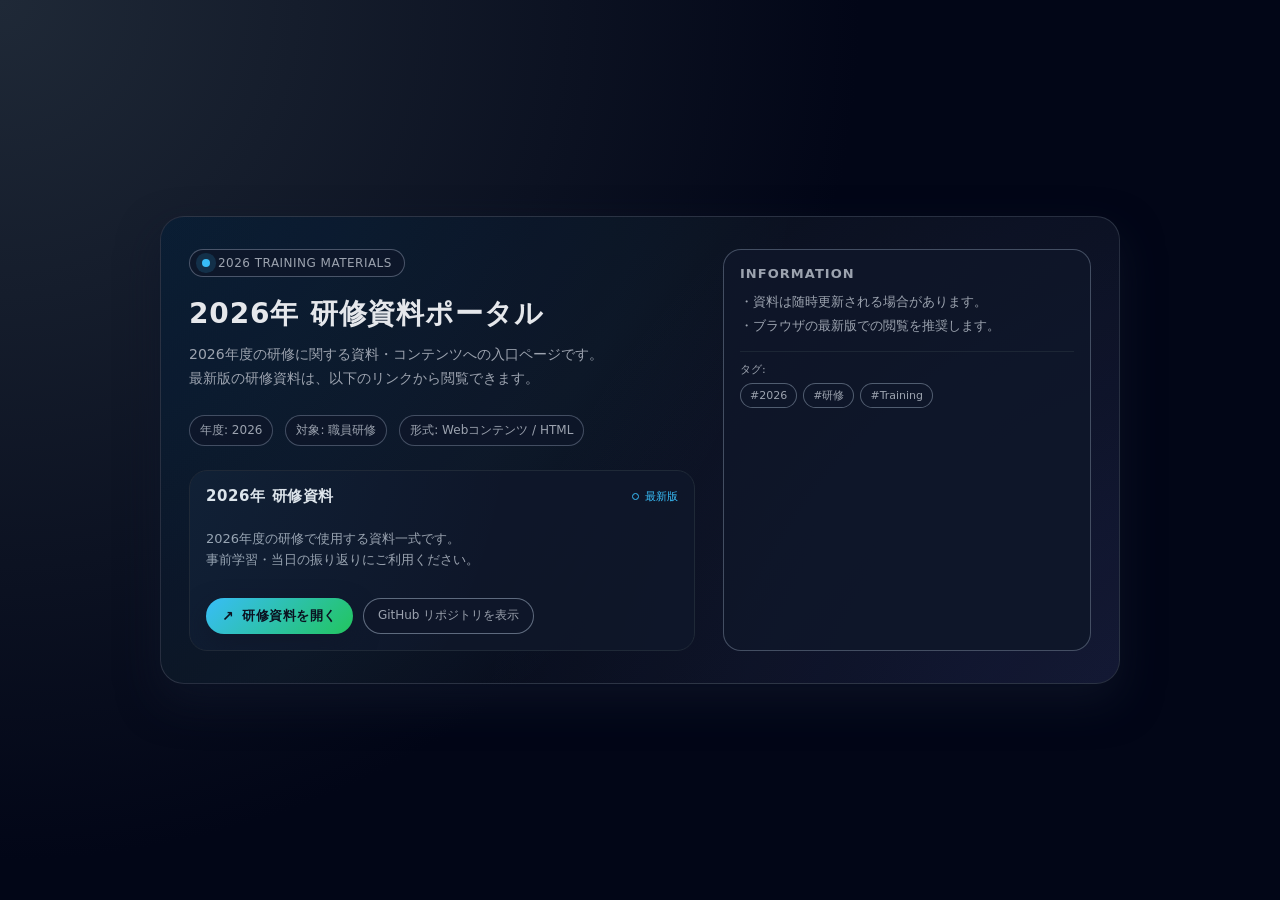
==== index.html @ 0ca6ccb0 "Create index.html" ====
<!DOCTYPE html>
<html lang="ja">
<head>
  <meta charset="UTF-8" />
  <title>2026年 研修資料ポータル</title>
  <meta name="viewport" content="width=device-width, initial-scale=1" />
  <style>
    :root {
      --bg: #0f172a;
      --card-bg: #111827;
      --accent: #38bdf8;
      --accent-soft: rgba(56, 189, 248, 0.15);
      --text-main: #e5e7eb;
      --text-muted: #9ca3af;
      --border-subtle: #1f2937;
      --shadow-soft: 0 18px 40px rgba(15, 23, 42, 0.65);
      --radius-lg: 18px;
    }

    * {
      box-sizing: border-box;
    }

    body {
      margin: 0;
      min-height: 100vh;
      font-family: system-ui, -apple-system, BlinkMacSystemFont, "Segoe UI",
        sans-serif;
      background: radial-gradient(circle at top left, #1f2937 0, #020617 55%);
      color: var(--text-main);
      display: flex;
      align-items: center;
      justify-content: center;
      padding: 32px 16px;
    }

    .shell {
      width: 100%;
      max-width: 960px;
      background: linear-gradient(135deg, #020617 0, #0b1120 40%, #020617 100%);
      border-radius: 24px;
      border: 1px solid rgba(148, 163, 184, 0.25);
      box-shadow: var(--shadow-soft);
      padding: 32px 28px;
      position: relative;
      overflow: hidden;
    }

    .shell::before {
      content: "";
      position: absolute;
      inset: -120px;
      background:
        radial-gradient(circle at 0% 0%, rgba(56, 189, 248, 0.18), transparent 55%),
        radial-gradient(circle at 100% 100%, rgba(129, 140, 248, 0.18), transparent 55%);
      opacity: 0.9;
      pointer-events: none;
      mix-blend-mode: screen;
    }

    .shell-inner {
      position: relative;
      z-index: 1;
      display: grid;
      grid-template-columns: minmax(0, 2.2fr) minmax(0, 1.6fr);
      gap: 28px;
    }

    @media (max-width: 768px) {
      .shell {
        padding: 24px 20px;
      }
      .shell-inner {
        grid-template-columns: minmax(0, 1fr);
        gap: 20px;
      }
    }

    .badge {
      display: inline-flex;
      align-items: center;
      gap: 8px;
      padding: 6px 12px;
      border-radius: 999px;
      background: rgba(15, 23, 42, 0.85);
      border: 1px solid rgba(148, 163, 184, 0.45);
      color: var(--text-muted);
      font-size: 12px;
      letter-spacing: 0.04em;
      text-transform: uppercase;
    }

    .badge-dot {
      width: 8px;
      height: 8px;
      border-radius: 999px;
      background: var(--accent);
      box-shadow: 0 0 0 6px var(--accent-soft);
    }

    h1 {
      margin: 18px 0 10px;
      font-size: 28px;
      letter-spacing: 0.03em;
    }

    .subtitle {
      margin: 0 0 24px;
      font-size: 14px;
      color: var(--text-muted);
      line-height: 1.7;
    }

    .meta-row {
      display: flex;
      flex-wrap: wrap;
      gap: 12px;
      margin-bottom: 24px;
      font-size: 12px;
      color: var(--text-muted);
    }

    .meta-pill {
      padding: 6px 10px;
      border-radius: 999px;
      border: 1px solid rgba(148, 163, 184, 0.4);
      background: rgba(15, 23, 42, 0.85);
    }

    .link-card {
      border-radius: var(--radius-lg);
      background: rgba(15, 23, 42, 0.9);
      border: 1px solid var(--border-subtle);
      padding: 16px 16px;
      display: flex;
      flex-direction: column;
      gap: 10px;
      position: relative;
      overflow: hidden;
    }

    .link-card::before {
      content: "";
      position: absolute;
      inset: -40%;
      background: radial-gradient(circle at 0 0, var(--accent-soft), transparent 55%);
      opacity: 0.7;
      pointer-events: none;
    }

    .link-card-header {
      display: flex;
      align-items: center;
      justify-content: space-between;
      gap: 12px;
    }

    .link-title {
      font-size: 15px;
      font-weight: 600;
      letter-spacing: 0.04em;
      text-transform: uppercase;
    }

    .link-status {
      font-size: 11px;
      color: var(--accent);
      display: inline-flex;
      align-items: center;
      gap: 6px;
    }

    .link-status-dot {
      width: 7px;
      height: 7px;
      border-radius: 999px;
      border: 1px solid var(--accent);
    }

    .link-desc {
      font-size: 13px;
      color: var(--text-muted);
      line-height: 1.6;
    }

    .link-actions {
      display: flex;
      flex-wrap: wrap;
      gap: 10px;
      margin-top: 4px;
    }

    .btn-primary {
      position: relative;
      z-index: 1;
      padding: 9px 16px;
      border-radius: 999px;
      border: none;
      background: linear-gradient(135deg, #38bdf8, #22c55e);
      color: #0b1120;
      font-size: 13px;
      font-weight: 600;
      letter-spacing: 0.04em;
      text-transform: uppercase;
      cursor: pointer;
      display: inline-flex;
      align-items: center;
      gap: 8px;
      box-shadow: 0 10px 25px rgba(15, 23, 42, 0.7);
      text-decoration: none;
    }

    .btn-primary span.icon {
      font-size: 14px;
    }

    .btn-secondary {
      position: relative;
      z-index: 1;
      padding: 8px 14px;
      border-radius: 999px;
      border: 1px solid rgba(148, 163, 184, 0.6);
      background: rgba(15, 23, 42, 0.9);
      color: var(--text-muted);
      font-size: 12px;
      cursor: pointer;
      text-decoration: none;
    }

    .side-card {
      border-radius: var(--radius-lg);
      background: rgba(15, 23, 42, 0.9);
      border: 1px solid rgba(148, 163, 184, 0.4);
      padding: 16px 16px;
      display: flex;
      flex-direction: column;
      gap: 12px;
    }

    .side-title {
      font-size: 13px;
      font-weight: 600;
      letter-spacing: 0.08em;
      text-transform: uppercase;
      color: var(--text-muted);
    }

    .side-list {
      list-style: none;
      padding: 0;
      margin: 0;
      font-size: 13px;
      color: var(--text-muted);
    }

    .side-list li + li {
      margin-top: 6px;
    }

    .side-tag {
      display: inline-flex;
      align-items: center;
      gap: 6px;
      padding: 4px 9px;
      border-radius: 999px;
      background: rgba(15, 23, 42, 0.9);
      border: 1px solid rgba(148, 163, 184, 0.5);
      font-size: 11px;
      color: var(--text-muted);
    }

    .side-footer {
      font-size: 11px;
      color: var(--text-muted);
      border-top: 1px solid rgba(31, 41, 55, 0.9);
      padding-top: 10px;
      margin-top: 4px;
    }
  </style>
</head>
<body>
  <main class="shell">
    <div class="shell-inner">
      <!-- 左側：メインコンテンツ -->
      <section>
        <div class="badge">
          <span class="badge-dot"></span>
          <span>2026 Training Materials</span>
        </div>

        <h1>2026年 研修資料ポータル</h1>
        <p class="subtitle">
          2026年度の研修に関する資料・コンテンツへの入口ページです。<br />
          最新版の研修資料は、以下のリンクから閲覧できます。
        </p>

        <div class="meta-row">
          <span class="meta-pill">年度: 2026</span>
          <span class="meta-pill">対象: 職員研修</span>
          <span class="meta-pill">形式: Webコンテンツ / HTML</span>
        </div>

        <article class="link-card">
          <header class="link-card-header">
            <div class="link-title">2026年 研修資料</div>
            <div class="link-status">
              <span class="link-status-dot"></span>
              <span>最新版</span>
            </div>
          </header>

          <p class="link-desc">
            2026年度の研修で使用する資料一式です。<br />
            事前学習・当日の振り返りにご利用ください。
          </p>

          <div class="link-actions">
            <!-- ★ここを実際のHTMLファイルのパスに変更してください -->
            <a href="2026/training.html" class="btn-primary">
              <span class="icon">↗</span>
              <span>研修資料を開く</span>
            </a>

            <a href="https://github.com/ginmokuseiyakuendai/trainging_materials"
               class="btn-secondary" target="_blank" rel="noopener">
              GitHub リポジトリを表示
            </a>
          </div>
        </article>
      </section>

      <!-- 右側：補足情報 -->
      <aside class="side-card">
        <div class="side-title">Information</div>

        <ul class="side-list">
          <li>・資料は随時更新される場合があります。</li>
          <li>・ブラウザの最新版での閲覧を推奨します。</li>
        </ul>

        <div class="side-footer">
          <div style="margin-bottom: 6px;">タグ:</div>
          <div style="display: flex; flex-wrap: wrap; gap: 6px;">
            <span class="side-tag">#2026</span>
            <span class="side-tag">#研修</span>
            <span class="side-tag">#Training</span>
          </div>
        </div>
      </aside>
    </div>
  </main>
</body>
</html>
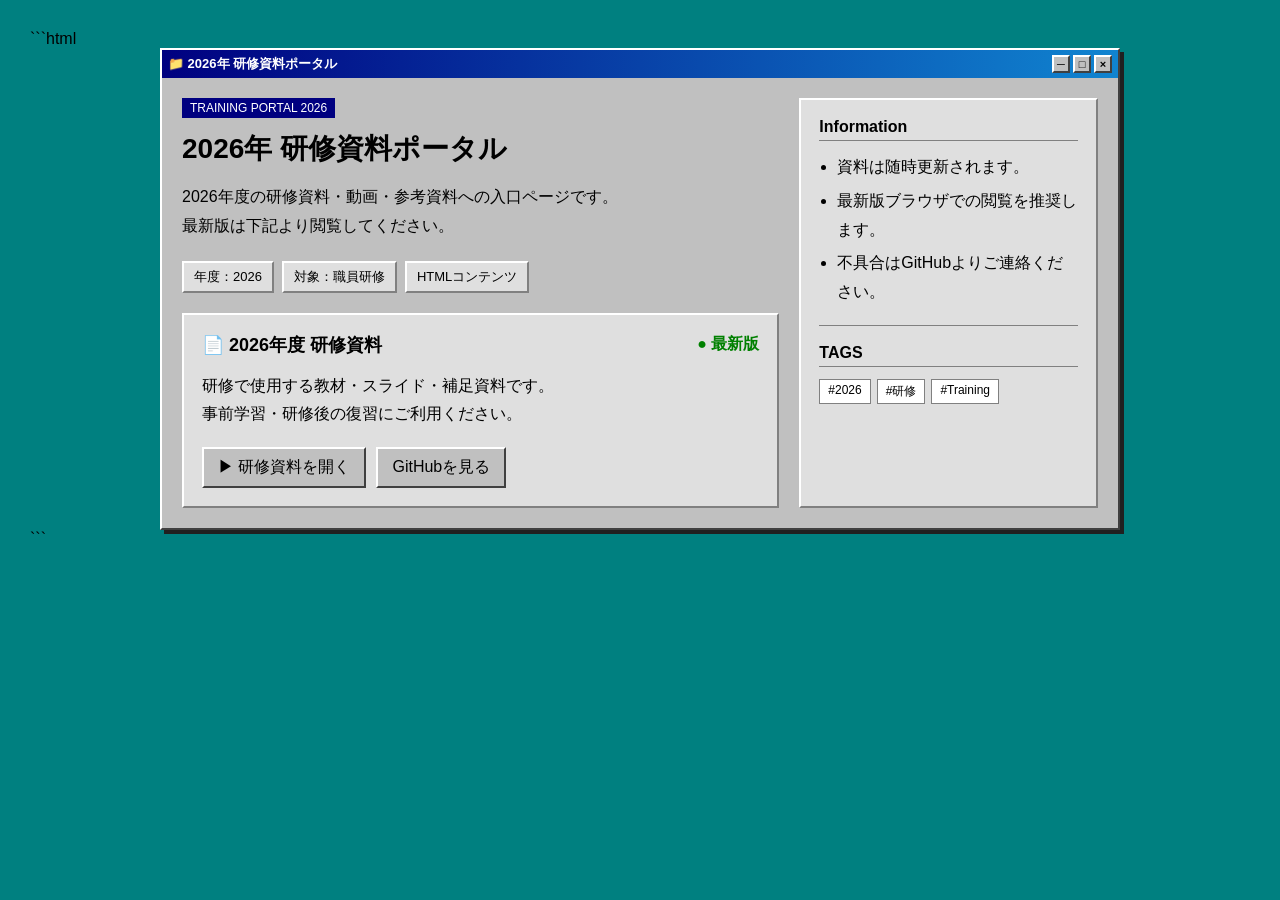
==== commit 0c16baa3: "Update index.html" ====
--- a/index.html
+++ b/index.html
@@ -1,353 +1,383 @@
+```html
 <!DOCTYPE html>
 <html lang="ja">
 <head>
-  <meta charset="UTF-8" />
-  <title>2026年 研修資料ポータル</title>
-  <meta name="viewport" content="width=device-width, initial-scale=1" />
-  <style>
-    :root {
-      --bg: #0f172a;
-      --card-bg: #111827;
-      --accent: #38bdf8;
-      --accent-soft: rgba(56, 189, 248, 0.15);
-      --text-main: #e5e7eb;
-      --text-muted: #9ca3af;
-      --border-subtle: #1f2937;
-      --shadow-soft: 0 18px 40px rgba(15, 23, 42, 0.65);
-      --radius-lg: 18px;
-    }
-
-    * {
-      box-sizing: border-box;
-    }
-
-    body {
-      margin: 0;
-      min-height: 100vh;
-      font-family: system-ui, -apple-system, BlinkMacSystemFont, "Segoe UI",
-        sans-serif;
-      background: radial-gradient(circle at top left, #1f2937 0, #020617 55%);
-      color: var(--text-main);
-      display: flex;
-      align-items: center;
-      justify-content: center;
-      padding: 32px 16px;
-    }
-
-    .shell {
-      width: 100%;
-      max-width: 960px;
-      background: linear-gradient(135deg, #020617 0, #0b1120 40%, #020617 100%);
-      border-radius: 24px;
-      border: 1px solid rgba(148, 163, 184, 0.25);
-      box-shadow: var(--shadow-soft);
-      padding: 32px 28px;
-      position: relative;
-      overflow: hidden;
-    }
-
-    .shell::before {
-      content: "";
-      position: absolute;
-      inset: -120px;
-      background:
-        radial-gradient(circle at 0% 0%, rgba(56, 189, 248, 0.18), transparent 55%),
-        radial-gradient(circle at 100% 100%, rgba(129, 140, 248, 0.18), transparent 55%);
-      opacity: 0.9;
-      pointer-events: none;
-      mix-blend-mode: screen;
-    }
-
-    .shell-inner {
-      position: relative;
-      z-index: 1;
-      display: grid;
-      grid-template-columns: minmax(0, 2.2fr) minmax(0, 1.6fr);
-      gap: 28px;
-    }
-
-    @media (max-width: 768px) {
-      .shell {
-        padding: 24px 20px;
-      }
-      .shell-inner {
-        grid-template-columns: minmax(0, 1fr);
-        gap: 20px;
-      }
-    }
-
-    .badge {
-      display: inline-flex;
-      align-items: center;
-      gap: 8px;
-      padding: 6px 12px;
-      border-radius: 999px;
-      background: rgba(15, 23, 42, 0.85);
-      border: 1px solid rgba(148, 163, 184, 0.45);
-      color: var(--text-muted);
-      font-size: 12px;
-      letter-spacing: 0.04em;
-      text-transform: uppercase;
-    }
-
-    .badge-dot {
-      width: 8px;
-      height: 8px;
-      border-radius: 999px;
-      background: var(--accent);
-      box-shadow: 0 0 0 6px var(--accent-soft);
-    }
-
-    h1 {
-      margin: 18px 0 10px;
-      font-size: 28px;
-      letter-spacing: 0.03em;
-    }
-
-    .subtitle {
-      margin: 0 0 24px;
-      font-size: 14px;
-      color: var(--text-muted);
-      line-height: 1.7;
-    }
-
-    .meta-row {
-      display: flex;
-      flex-wrap: wrap;
-      gap: 12px;
-      margin-bottom: 24px;
-      font-size: 12px;
-      color: var(--text-muted);
-    }
-
-    .meta-pill {
-      padding: 6px 10px;
-      border-radius: 999px;
-      border: 1px solid rgba(148, 163, 184, 0.4);
-      background: rgba(15, 23, 42, 0.85);
-    }
-
-    .link-card {
-      border-radius: var(--radius-lg);
-      background: rgba(15, 23, 42, 0.9);
-      border: 1px solid var(--border-subtle);
-      padding: 16px 16px;
-      display: flex;
-      flex-direction: column;
-      gap: 10px;
-      position: relative;
-      overflow: hidden;
-    }
-
-    .link-card::before {
-      content: "";
-      position: absolute;
-      inset: -40%;
-      background: radial-gradient(circle at 0 0, var(--accent-soft), transparent 55%);
-      opacity: 0.7;
-      pointer-events: none;
-    }
-
-    .link-card-header {
-      display: flex;
-      align-items: center;
-      justify-content: space-between;
-      gap: 12px;
-    }
-
-    .link-title {
-      font-size: 15px;
-      font-weight: 600;
-      letter-spacing: 0.04em;
-      text-transform: uppercase;
-    }
-
-    .link-status {
-      font-size: 11px;
-      color: var(--accent);
-      display: inline-flex;
-      align-items: center;
-      gap: 6px;
-    }
-
-    .link-status-dot {
-      width: 7px;
-      height: 7px;
-      border-radius: 999px;
-      border: 1px solid var(--accent);
-    }
-
-    .link-desc {
-      font-size: 13px;
-      color: var(--text-muted);
-      line-height: 1.6;
-    }
-
-    .link-actions {
-      display: flex;
-      flex-wrap: wrap;
-      gap: 10px;
-      margin-top: 4px;
-    }
-
-    .btn-primary {
-      position: relative;
-      z-index: 1;
-      padding: 9px 16px;
-      border-radius: 999px;
-      border: none;
-      background: linear-gradient(135deg, #38bdf8, #22c55e);
-      color: #0b1120;
-      font-size: 13px;
-      font-weight: 600;
-      letter-spacing: 0.04em;
-      text-transform: uppercase;
-      cursor: pointer;
-      display: inline-flex;
-      align-items: center;
-      gap: 8px;
-      box-shadow: 0 10px 25px rgba(15, 23, 42, 0.7);
-      text-decoration: none;
-    }
-
-    .btn-primary span.icon {
-      font-size: 14px;
-    }
-
-    .btn-secondary {
-      position: relative;
-      z-index: 1;
-      padding: 8px 14px;
-      border-radius: 999px;
-      border: 1px solid rgba(148, 163, 184, 0.6);
-      background: rgba(15, 23, 42, 0.9);
-      color: var(--text-muted);
-      font-size: 12px;
-      cursor: pointer;
-      text-decoration: none;
-    }
-
-    .side-card {
-      border-radius: var(--radius-lg);
-      background: rgba(15, 23, 42, 0.9);
-      border: 1px solid rgba(148, 163, 184, 0.4);
-      padding: 16px 16px;
-      display: flex;
-      flex-direction: column;
-      gap: 12px;
-    }
-
-    .side-title {
-      font-size: 13px;
-      font-weight: 600;
-      letter-spacing: 0.08em;
-      text-transform: uppercase;
-      color: var(--text-muted);
-    }
-
-    .side-list {
-      list-style: none;
-      padding: 0;
-      margin: 0;
-      font-size: 13px;
-      color: var(--text-muted);
-    }
-
-    .side-list li + li {
-      margin-top: 6px;
-    }
-
-    .side-tag {
-      display: inline-flex;
-      align-items: center;
-      gap: 6px;
-      padding: 4px 9px;
-      border-radius: 999px;
-      background: rgba(15, 23, 42, 0.9);
-      border: 1px solid rgba(148, 163, 184, 0.5);
-      font-size: 11px;
-      color: var(--text-muted);
-    }
-
-    .side-footer {
-      font-size: 11px;
-      color: var(--text-muted);
-      border-top: 1px solid rgba(31, 41, 55, 0.9);
-      padding-top: 10px;
-      margin-top: 4px;
-    }
-  </style>
+<meta charset="UTF-8">
+<meta name="viewport" content="width=device-width, initial-scale=1.0">
+<title>2026年 研修資料ポータル</title>
+
+<style>
+*{
+    margin:0;
+    padding:0;
+    box-sizing:border-box;
+}
+
+body{
+    background:#008080;
+    font-family:"MS UI Gothic","MS PGothic",Tahoma,sans-serif;
+    padding:30px;
+    color:#000;
+}
+
+/* ===== Window ===== */
+
+.window{
+    max-width:960px;
+    margin:auto;
+    background:#c0c0c0;
+
+    border-top:2px solid #fff;
+    border-left:2px solid #fff;
+    border-right:2px solid #404040;
+    border-bottom:2px solid #404040;
+
+    box-shadow:4px 4px #202020;
+}
+
+.title-bar{
+    height:28px;
+
+    display:flex;
+    justify-content:space-between;
+    align-items:center;
+
+    padding:0 6px;
+
+    background:linear-gradient(to right,#000080,#1084d0);
+
+    color:#fff;
+    font-size:13px;
+    font-weight:bold;
+}
+
+.window-buttons{
+    display:flex;
+    gap:3px;
+}
+
+.window-buttons span{
+    width:18px;
+    height:18px;
+
+    display:flex;
+    justify-content:center;
+    align-items:center;
+
+    background:#c0c0c0;
+    color:#000;
+
+    border-top:2px solid #fff;
+    border-left:2px solid #fff;
+    border-right:2px solid #404040;
+    border-bottom:2px solid #404040;
+
+    font-size:11px;
+}
+
+.window-body{
+    display:grid;
+    grid-template-columns:2fr 1fr;
+    gap:20px;
+    padding:20px;
+}
+
+@media(max-width:768px){
+
+.window-body{
+    grid-template-columns:1fr;
+}
+
+}
+
+/* ===== Main ===== */
+
+.badge{
+    display:inline-block;
+    background:#000080;
+    color:#fff;
+    padding:3px 8px;
+    font-size:12px;
+    margin-bottom:12px;
+}
+
+h1{
+    margin-bottom:15px;
+    font-size:28px;
+}
+
+.subtitle{
+    line-height:1.8;
+    margin-bottom:20px;
+}
+
+.meta-row{
+    display:flex;
+    flex-wrap:wrap;
+    gap:8px;
+    margin-bottom:20px;
+}
+
+.meta-pill{
+    padding:5px 10px;
+    background:#dfdfdf;
+
+    border-top:2px solid #fff;
+    border-left:2px solid #fff;
+    border-right:2px solid #808080;
+    border-bottom:2px solid #808080;
+
+    font-size:13px;
+}
+
+.link-card{
+    background:#dfdfdf;
+    padding:18px;
+
+    border-top:2px solid #fff;
+    border-left:2px solid #fff;
+    border-right:2px solid #808080;
+    border-bottom:2px solid #808080;
+}
+
+.link-card-header{
+    display:flex;
+    justify-content:space-between;
+    align-items:center;
+    margin-bottom:15px;
+}
+
+.link-title{
+    font-size:18px;
+    font-weight:bold;
+}
+
+.link-status{
+    color:#008000;
+    font-weight:bold;
+}
+
+.link-desc{
+    line-height:1.8;
+    margin-bottom:18px;
+}
+
+.link-actions{
+    display:flex;
+    flex-wrap:wrap;
+    gap:10px;
+}
+
+.btn-primary,
+.btn-secondary{
+
+    display:inline-block;
+
+    text-decoration:none;
+    color:#000;
+
+    padding:8px 14px;
+
+    background:#c0c0c0;
+
+    border-top:2px solid #fff;
+    border-left:2px solid #fff;
+    border-right:2px solid #404040;
+    border-bottom:2px solid #404040;
+}
+
+.btn-primary:hover,
+.btn-secondary:hover{
+    background:#dcdcdc;
+}
+
+.btn-primary:active,
+.btn-secondary:active{
+
+    border-top:2px solid #404040;
+    border-left:2px solid #404040;
+    border-right:2px solid #fff;
+    border-bottom:2px solid #fff;
+
+}
+
+/* ===== Sidebar ===== */
+
+.side-card{
+    background:#dfdfdf;
+    padding:18px;
+
+    border-top:2px solid #fff;
+    border-left:2px solid #fff;
+    border-right:2px solid #808080;
+    border-bottom:2px solid #808080;
+}
+
+.side-title{
+    font-weight:bold;
+    margin-bottom:12px;
+    border-bottom:1px solid #808080;
+    padding-bottom:4px;
+}
+
+.side-list{
+    margin-left:18px;
+    line-height:1.8;
+}
+
+.side-list li{
+    margin-bottom:5px;
+}
+
+hr{
+    margin:18px 0;
+    border:none;
+    border-top:1px solid #808080;
+}
+
+.tag-area{
+    display:flex;
+    flex-wrap:wrap;
+    gap:6px;
+}
+
+.side-tag{
+    padding:3px 8px;
+    background:#fff;
+    border:1px solid #808080;
+    font-size:12px;
+}
+</style>
+
 </head>
+
 <body>
-  <main class="shell">
-    <div class="shell-inner">
-      <!-- 左側：メインコンテンツ -->
-      <section>
-        <div class="badge">
-          <span class="badge-dot"></span>
-          <span>2026 Training Materials</span>
+
+<div class="window">
+
+    <div class="title-bar">
+
+        <span>📁 2026年 研修資料ポータル</span>
+
+        <div class="window-buttons">
+            <span>─</span>
+            <span>□</span>
+            <span>×</span>
         </div>
 
-        <h1>2026年 研修資料ポータル</h1>
-        <p class="subtitle">
-          2026年度の研修に関する資料・コンテンツへの入口ページです。<br />
-          最新版の研修資料は、以下のリンクから閲覧できます。
-        </p>
-
-        <div class="meta-row">
-          <span class="meta-pill">年度: 2026</span>
-          <span class="meta-pill">対象: 職員研修</span>
-          <span class="meta-pill">形式: Webコンテンツ / HTML</span>
-        </div>
-
-        <article class="link-card">
-          <header class="link-card-header">
-            <div class="link-title">2026年 研修資料</div>
-            <div class="link-status">
-              <span class="link-status-dot"></span>
-              <span>最新版</span>
-            </div>
-          </header>
-
-          <p class="link-desc">
-            2026年度の研修で使用する資料一式です。<br />
-            事前学習・当日の振り返りにご利用ください。
-          </p>
-
-          <div class="link-actions">
-            <!-- ★ここを実際のHTMLファイルのパスに変更してください -->
-            <a href="2026/training.html" class="btn-primary">
-              <span class="icon">↗</span>
-              <span>研修資料を開く</span>
-            </a>
-
-            <a href="https://github.com/ginmokuseiyakuendai/trainging_materials"
-               class="btn-secondary" target="_blank" rel="noopener">
-              GitHub リポジトリを表示
-            </a>
-          </div>
-        </article>
-      </section>
-
-      <!-- 右側：補足情報 -->
-      <aside class="side-card">
-        <div class="side-title">Information</div>
-
-        <ul class="side-list">
-          <li>・資料は随時更新される場合があります。</li>
-          <li>・ブラウザの最新版での閲覧を推奨します。</li>
-        </ul>
-
-        <div class="side-footer">
-          <div style="margin-bottom: 6px;">タグ:</div>
-          <div style="display: flex; flex-wrap: wrap; gap: 6px;">
-            <span class="side-tag">#2026</span>
-            <span class="side-tag">#研修</span>
-            <span class="side-tag">#Training</span>
-          </div>
-        </div>
-      </aside>
     </div>
-  </main>
+
+    <div class="window-body">
+
+        <section>
+
+            <div class="badge">
+                TRAINING PORTAL 2026
+            </div>
+
+            <h1>2026年 研修資料ポータル</h1>
+
+            <p class="subtitle">
+                2026年度の研修資料・動画・参考資料への入口ページです。<br>
+                最新版は下記より閲覧してください。
+            </p>
+
+            <div class="meta-row">
+
+                <div class="meta-pill">
+                    年度：2026
+                </div>
+
+                <div class="meta-pill">
+                    対象：職員研修
+                </div>
+
+                <div class="meta-pill">
+                    HTMLコンテンツ
+                </div>
+
+            </div>
+
+            <div class="link-card">
+
+                <div class="link-card-header">
+
+                    <div class="link-title">
+                        📄 2026年度 研修資料
+                    </div>
+
+                    <div class="link-status">
+                        ● 最新版
+                    </div>
+
+                </div>
+
+                <div class="link-desc">
+                    研修で使用する教材・スライド・補足資料です。<br>
+                    事前学習・研修後の復習にご利用ください。
+                </div>
+
+                <div class="link-actions">
+
+                    <a
+                        href="2026/training.html"
+                        class="btn-primary">
+                        ▶ 研修資料を開く
+                    </a>
+
+                    <a
+                        href="https://github.com/ginmokuseiyakuendai/trainging_materials"
+                        target="_blank"
+                        class="btn-secondary">
+                        GitHubを見る
+                    </a>
+
+                </div>
+
+            </div>
+
+        </section>
+
+        <aside class="side-card">
+
+            <div class="side-title">
+                Information
+            </div>
+
+            <ul class="side-list">
+                <li>資料は随時更新されます。</li>
+                <li>最新版ブラウザでの閲覧を推奨します。</li>
+                <li>不具合はGitHubよりご連絡ください。</li>
+            </ul>
+
+            <hr>
+
+            <div class="side-title">
+                TAGS
+            </div>
+
+            <div class="tag-area">
+
+                <span class="side-tag">
+                    #2026
+                </span>
+
+                <span class="side-tag">
+                    #研修
+                </span>
+
+                <span class="side-tag">
+                    #Training
+                </span>
+
+            </div>
+
+        </aside>
+
+    </div>
+
+</div>
+
 </body>
 </html>
+```
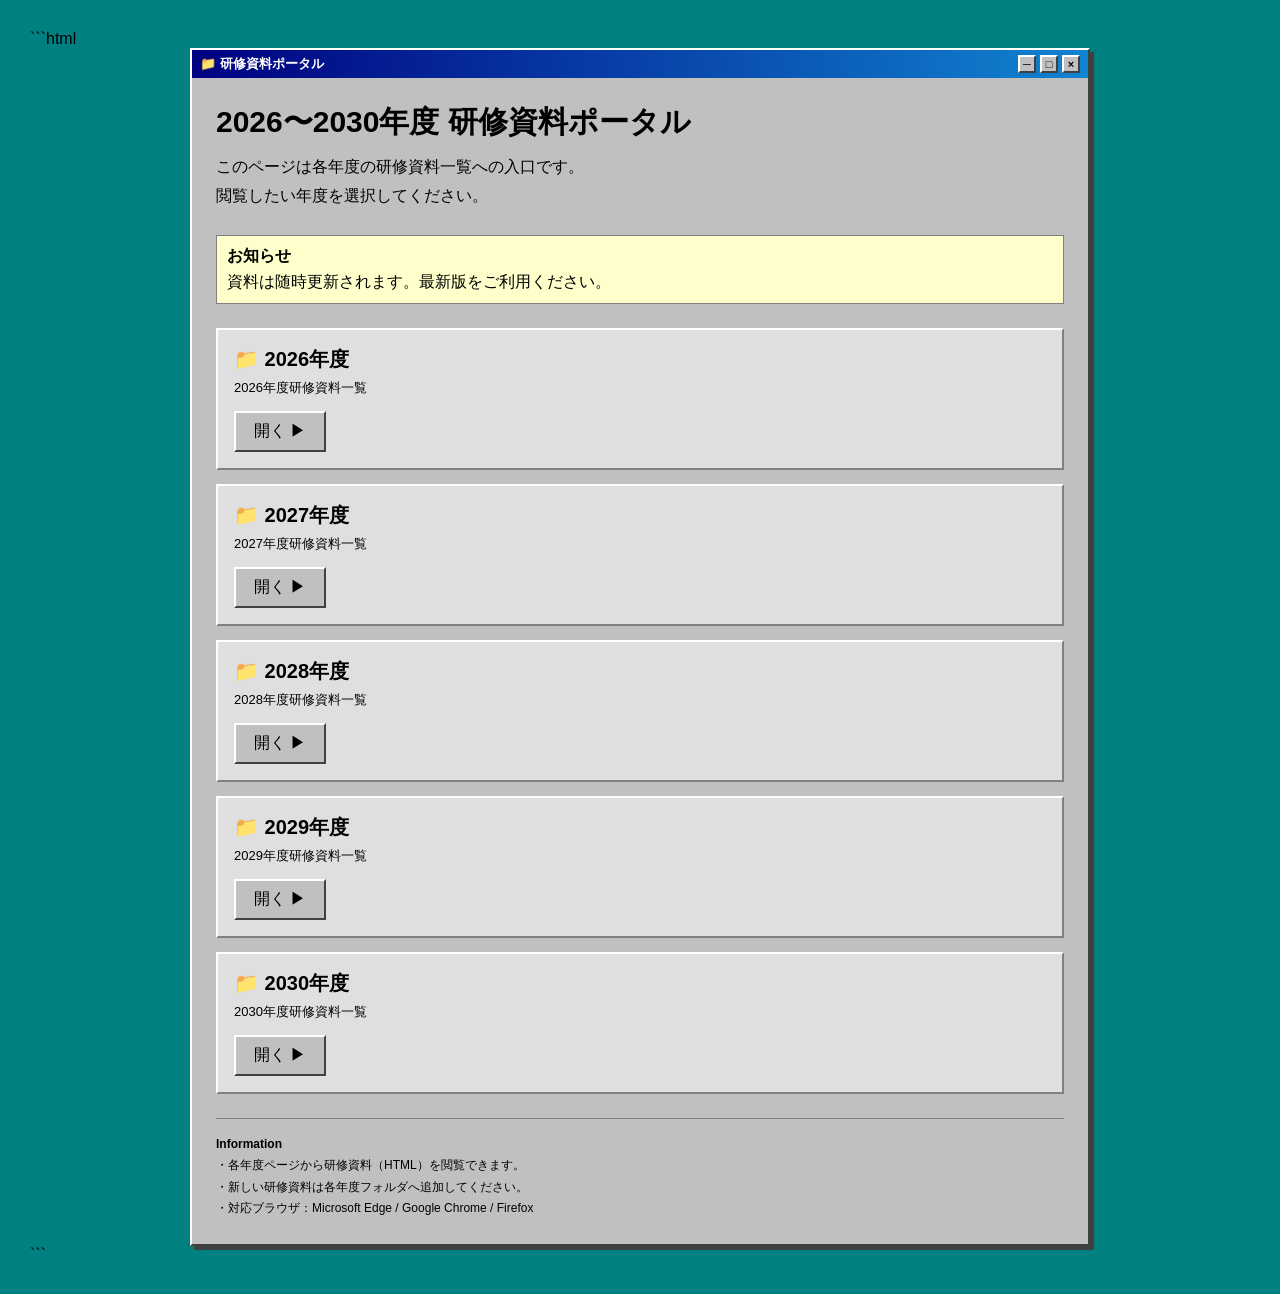
==== commit d07d6c1f: "Update index.html" ====
--- a/index.html
+++ b/index.html
@@ -4,7 +4,7 @@
 <head>
 <meta charset="UTF-8">
 <meta name="viewport" content="width=device-width, initial-scale=1.0">
-<title>2026年 研修資料ポータル</title>
+<title>研修資料ポータル</title>
 
 <style>
 *{
@@ -20,10 +20,8 @@
     color:#000;
 }
 
-/* ===== Window ===== */
-
 .window{
-    max-width:960px;
+    max-width:900px;
     margin:auto;
     background:#c0c0c0;
 
@@ -32,28 +30,26 @@
     border-right:2px solid #404040;
     border-bottom:2px solid #404040;
 
-    box-shadow:4px 4px #202020;
+    box-shadow:4px 4px #404040;
 }
 
 .title-bar{
-    height:28px;
+    background:linear-gradient(to right,#000080,#1084d0);
+    color:#fff;
 
     display:flex;
     justify-content:space-between;
     align-items:center;
 
-    padding:0 6px;
-
-    background:linear-gradient(to right,#000080,#1084d0);
-
-    color:#fff;
+    padding:5px 8px;
+
     font-size:13px;
     font-weight:bold;
 }
 
 .window-buttons{
     display:flex;
-    gap:3px;
+    gap:4px;
 }
 
 .window-buttons span{
@@ -76,123 +72,83 @@
 }
 
 .window-body{
+    padding:24px;
+}
+
+h1{
+    font-size:30px;
+    margin-bottom:10px;
+}
+
+.subtitle{
+    margin-bottom:24px;
+    line-height:1.8;
+}
+
+.notice{
+    background:#ffffcc;
+    border:1px solid #808080;
+    padding:10px;
+    margin-bottom:24px;
+}
+
+.notice strong{
+    display:block;
+    margin-bottom:5px;
+}
+
+.year-list{
     display:grid;
-    grid-template-columns:2fr 1fr;
-    gap:20px;
-    padding:20px;
-}
-
-@media(max-width:768px){
-
-.window-body{
-    grid-template-columns:1fr;
-}
-
-}
-
-/* ===== Main ===== */
-
-.badge{
-    display:inline-block;
-    background:#000080;
-    color:#fff;
-    padding:3px 8px;
-    font-size:12px;
-    margin-bottom:12px;
-}
-
-h1{
-    margin-bottom:15px;
-    font-size:28px;
-}
-
-.subtitle{
-    line-height:1.8;
-    margin-bottom:20px;
-}
-
-.meta-row{
-    display:flex;
-    flex-wrap:wrap;
-    gap:8px;
-    margin-bottom:20px;
-}
-
-.meta-pill{
-    padding:5px 10px;
+    gap:14px;
+}
+
+.year-card{
+
     background:#dfdfdf;
+
+    padding:16px;
 
     border-top:2px solid #fff;
     border-left:2px solid #fff;
     border-right:2px solid #808080;
     border-bottom:2px solid #808080;
 
+}
+
+.year-title{
+    font-size:20px;
+    font-weight:bold;
+    margin-bottom:6px;
+}
+
+.year-desc{
     font-size:13px;
-}
-
-.link-card{
-    background:#dfdfdf;
-    padding:18px;
-
-    border-top:2px solid #fff;
-    border-left:2px solid #fff;
-    border-right:2px solid #808080;
-    border-bottom:2px solid #808080;
-}
-
-.link-card-header{
-    display:flex;
-    justify-content:space-between;
-    align-items:center;
-    margin-bottom:15px;
-}
-
-.link-title{
-    font-size:18px;
-    font-weight:bold;
-}
-
-.link-status{
-    color:#008000;
-    font-weight:bold;
-}
-
-.link-desc{
-    line-height:1.8;
-    margin-bottom:18px;
-}
-
-.link-actions{
-    display:flex;
-    flex-wrap:wrap;
-    gap:10px;
-}
-
-.btn-primary,
-.btn-secondary{
+    margin-bottom:14px;
+}
+
+.open-button{
 
     display:inline-block;
 
     text-decoration:none;
     color:#000;
 
-    padding:8px 14px;
-
     background:#c0c0c0;
+
+    padding:8px 18px;
 
     border-top:2px solid #fff;
     border-left:2px solid #fff;
     border-right:2px solid #404040;
     border-bottom:2px solid #404040;
-}
-
-.btn-primary:hover,
-.btn-secondary:hover{
+
+}
+
+.open-button:hover{
     background:#dcdcdc;
 }
 
-.btn-primary:active,
-.btn-secondary:active{
+.open-button:active{
 
     border-top:2px solid #404040;
     border-left:2px solid #404040;
@@ -201,51 +157,33 @@
 
 }
 
-/* ===== Sidebar ===== */
-
-.side-card{
-    background:#dfdfdf;
-    padding:18px;
-
-    border-top:2px solid #fff;
-    border-left:2px solid #fff;
-    border-right:2px solid #808080;
-    border-bottom:2px solid #808080;
-}
-
-.side-title{
-    font-weight:bold;
-    margin-bottom:12px;
-    border-bottom:1px solid #808080;
-    padding-bottom:4px;
-}
-
-.side-list{
-    margin-left:18px;
+.footer{
+
+    margin-top:24px;
+
+    padding-top:15px;
+
+    border-top:1px solid #808080;
+
+    font-size:12px;
     line-height:1.8;
-}
-
-.side-list li{
-    margin-bottom:5px;
-}
-
-hr{
-    margin:18px 0;
-    border:none;
-    border-top:1px solid #808080;
-}
-
-.tag-area{
-    display:flex;
-    flex-wrap:wrap;
-    gap:6px;
-}
-
-.side-tag{
-    padding:3px 8px;
-    background:#fff;
-    border:1px solid #808080;
-    font-size:12px;
+
+}
+
+@media(max-width:700px){
+
+body{
+    padding:10px;
+}
+
+.window-body{
+    padding:16px;
+}
+
+h1{
+    font-size:24px;
+}
+
 }
 </style>
 
@@ -257,7 +195,7 @@
 
     <div class="title-bar">
 
-        <span>📁 2026年 研修資料ポータル</span>
+        <span>📁 研修資料ポータル</span>
 
         <div class="window-buttons">
             <span>─</span>
@@ -269,110 +207,86 @@
 
     <div class="window-body">
 
-        <section>
-
-            <div class="badge">
-                TRAINING PORTAL 2026
-            </div>
-
-            <h1>2026年 研修資料ポータル</h1>
-
-            <p class="subtitle">
-                2026年度の研修資料・動画・参考資料への入口ページです。<br>
-                最新版は下記より閲覧してください。
-            </p>
-
-            <div class="meta-row">
-
-                <div class="meta-pill">
-                    年度：2026
-                </div>
-
-                <div class="meta-pill">
-                    対象：職員研修
-                </div>
-
-                <div class="meta-pill">
-                    HTMLコンテンツ
-                </div>
-
-            </div>
-
-            <div class="link-card">
-
-                <div class="link-card-header">
-
-                    <div class="link-title">
-                        📄 2026年度 研修資料
-                    </div>
-
-                    <div class="link-status">
-                        ● 最新版
-                    </div>
-
-                </div>
-
-                <div class="link-desc">
-                    研修で使用する教材・スライド・補足資料です。<br>
-                    事前学習・研修後の復習にご利用ください。
-                </div>
-
-                <div class="link-actions">
-
-                    <a
-                        href="2026/training.html"
-                        class="btn-primary">
-                        ▶ 研修資料を開く
-                    </a>
-
-                    <a
-                        href="https://github.com/ginmokuseiyakuendai/trainging_materials"
-                        target="_blank"
-                        class="btn-secondary">
-                        GitHubを見る
-                    </a>
-
-                </div>
-
-            </div>
-
-        </section>
-
-        <aside class="side-card">
-
-            <div class="side-title">
-                Information
-            </div>
-
-            <ul class="side-list">
-                <li>資料は随時更新されます。</li>
-                <li>最新版ブラウザでの閲覧を推奨します。</li>
-                <li>不具合はGitHubよりご連絡ください。</li>
-            </ul>
-
-            <hr>
-
-            <div class="side-title">
-                TAGS
-            </div>
-
-            <div class="tag-area">
-
-                <span class="side-tag">
-                    #2026
-                </span>
-
-                <span class="side-tag">
-                    #研修
-                </span>
-
-                <span class="side-tag">
-                    #Training
-                </span>
-
-            </div>
-
-        </aside>
+        <h1>2026〜2030年度 研修資料ポータル</h1>
+
+        <p class="subtitle">
+            このページは各年度の研修資料一覧への入口です。<br>
+            閲覧したい年度を選択してください。
+        </p>
+
+        <div class="notice">
+            <strong>お知らせ</strong>
+            資料は随時更新されます。最新版をご利用ください。
+        </div>
+
+        <div class="year-list">
+
+            <div class="year-card">
+                <div class="year-title">📁 2026年度</div>
+                <div class="year-desc">
+                    2026年度研修資料一覧
+                </div>
+
+                <a href="2026/index.html" class="open-button">
+                    開く ▶
+                </a>
+            </div>
+
+            <div class="year-card">
+                <div class="year-title">📁 2027年度</div>
+                <div class="year-desc">
+                    2027年度研修資料一覧
+                </div>
+
+                <a href="2027/index.html" class="open-button">
+                    開く ▶
+                </a>
+            </div>
+
+            <div class="year-card">
+                <div class="year-title">📁 2028年度</div>
+                <div class="year-desc">
+                    2028年度研修資料一覧
+                </div>
+
+                <a href="2028/index.html" class="open-button">
+                    開く ▶
+                </a>
+            </div>
+
+            <div class="year-card">
+                <div class="year-title">📁 2029年度</div>
+                <div class="year-desc">
+                    2029年度研修資料一覧
+                </div>
+
+                <a href="2029/index.html" class="open-button">
+                    開く ▶
+                </a>
+            </div>
+
+            <div class="year-card">
+                <div class="year-title">📁 2030年度</div>
+                <div class="year-desc">
+                    2030年度研修資料一覧
+                </div>
+
+                <a href="2030/index.html" class="open-button">
+                    開く ▶
+                </a>
+            </div>
+
+        </div>
+
+        <div class="footer">
+
+            <strong>Information</strong><br>
+
+            ・各年度ページから研修資料（HTML）を閲覧できます。<br>
+            ・新しい研修資料は各年度フォルダへ追加してください。<br>
+            ・対応ブラウザ：Microsoft Edge / Google Chrome / Firefox
+
+        </div>
 
     </div>
 
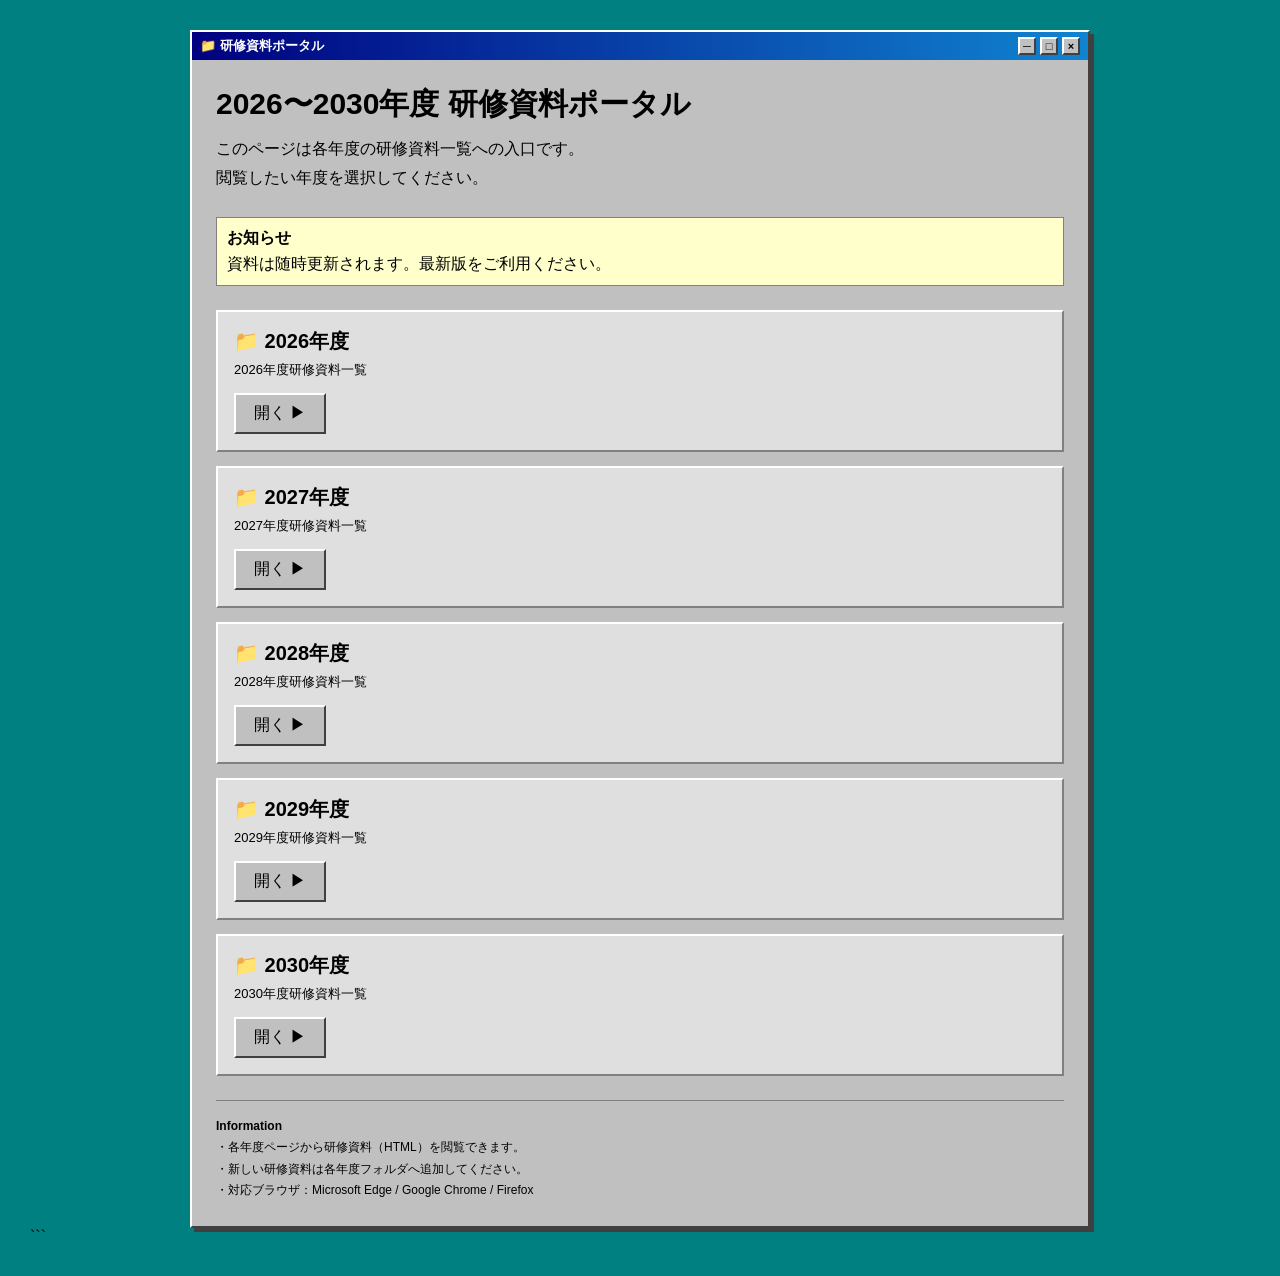
==== commit 0e16eed0: "Update index.html" ====
--- a/index.html
+++ b/index.html
@@ -1,4 +1,3 @@
-```html
 <!DOCTYPE html>
 <html lang="ja">
 <head>
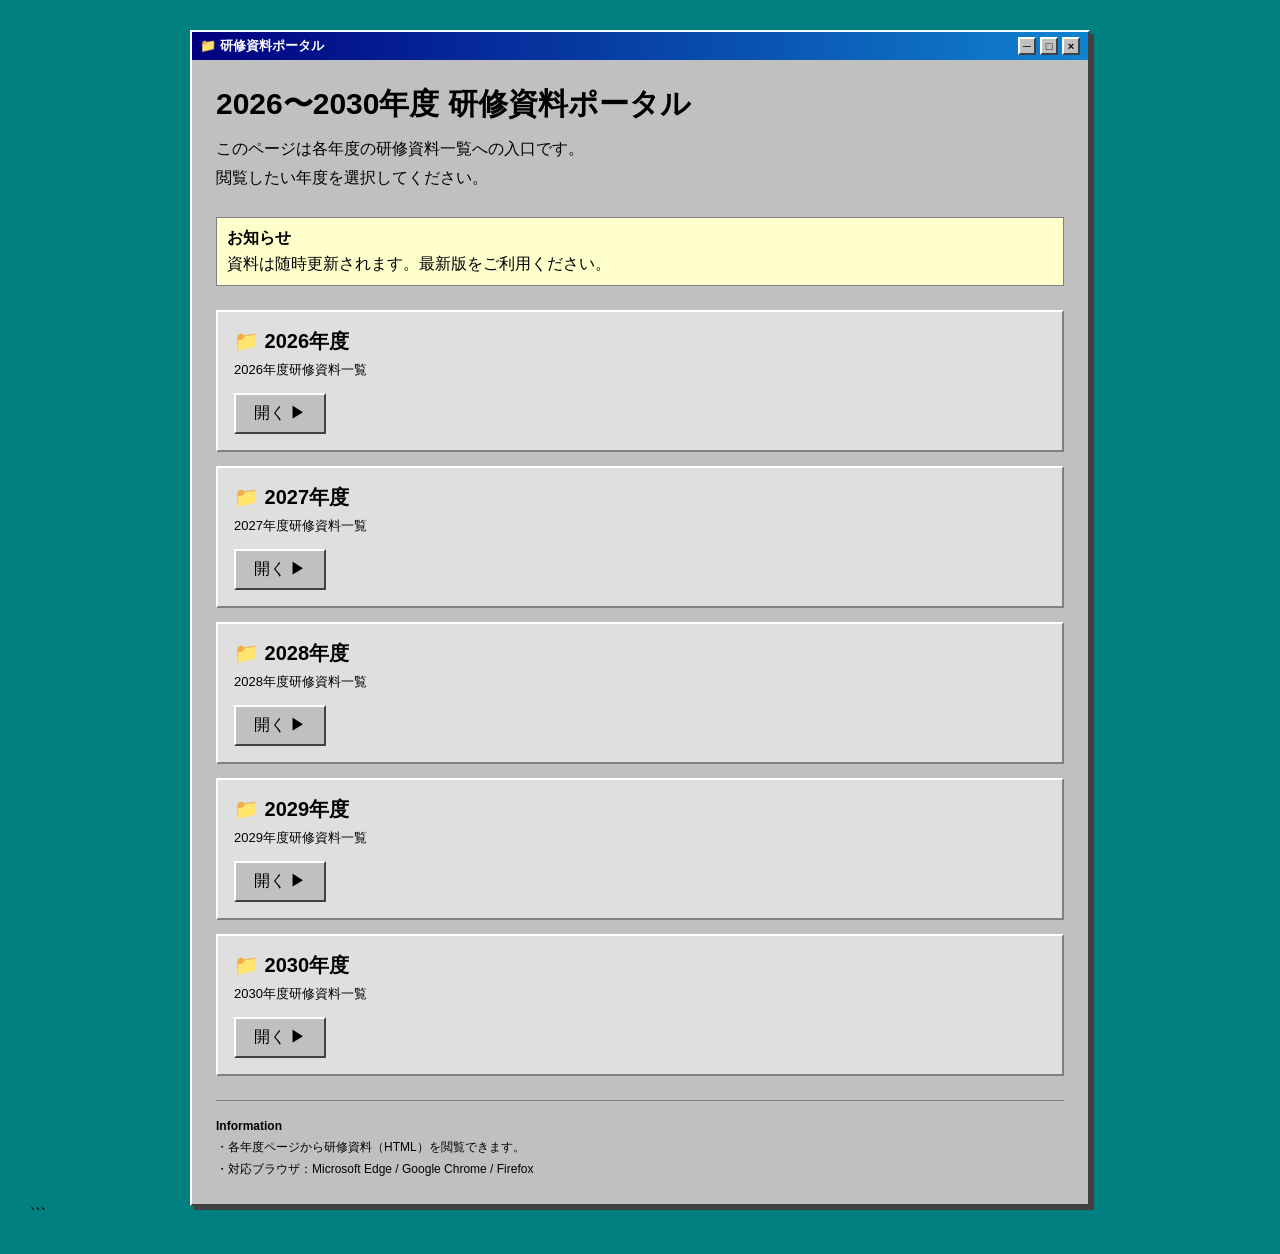
==== commit 17f670d9: "Remove instruction for adding new training materials" ====
--- a/index.html
+++ b/index.html
@@ -282,7 +282,6 @@
             <strong>Information</strong><br>
 
             ・各年度ページから研修資料（HTML）を閲覧できます。<br>
-            ・新しい研修資料は各年度フォルダへ追加してください。<br>
             ・対応ブラウザ：Microsoft Edge / Google Chrome / Firefox
 
         </div>
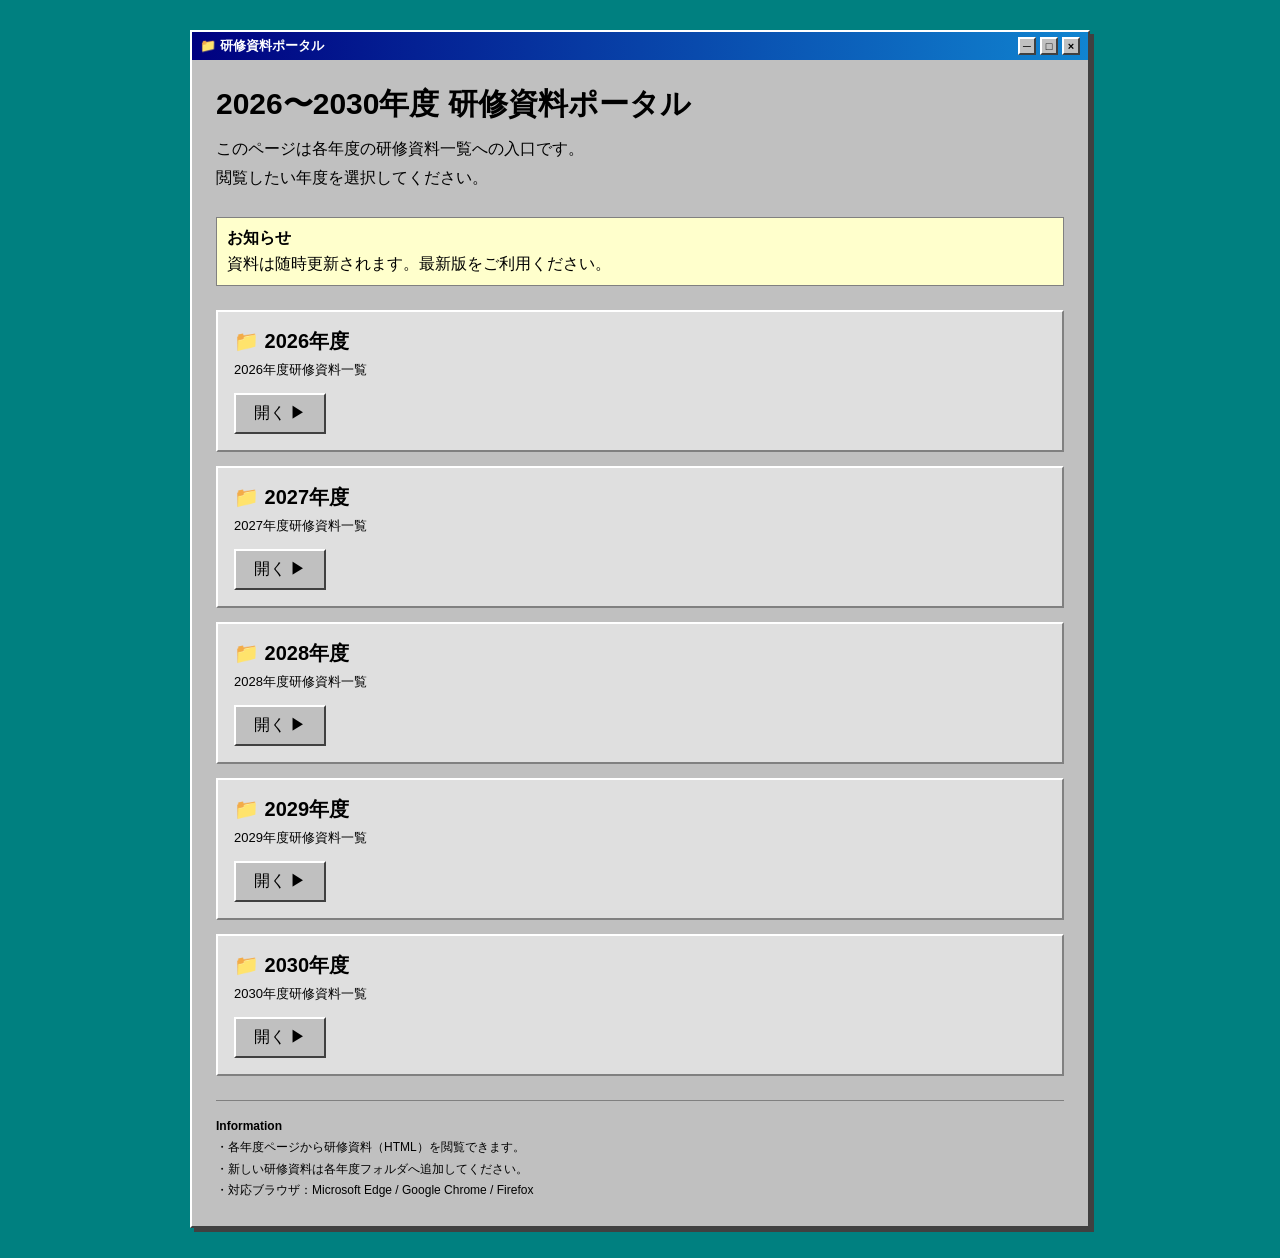
==== commit 857b533f: "Remove unused CSS styles and simplify year cards" ====
--- a/index.html
+++ b/index.html
@@ -4,188 +4,7 @@
 <meta charset="UTF-8">
 <meta name="viewport" content="width=device-width, initial-scale=1.0">
 <title>研修資料ポータル</title>
-
-<style>
-*{
-    margin:0;
-    padding:0;
-    box-sizing:border-box;
-}
-
-body{
-    background:#008080;
-    font-family:"MS UI Gothic","MS PGothic",Tahoma,sans-serif;
-    padding:30px;
-    color:#000;
-}
-
-.window{
-    max-width:900px;
-    margin:auto;
-    background:#c0c0c0;
-
-    border-top:2px solid #fff;
-    border-left:2px solid #fff;
-    border-right:2px solid #404040;
-    border-bottom:2px solid #404040;
-
-    box-shadow:4px 4px #404040;
-}
-
-.title-bar{
-    background:linear-gradient(to right,#000080,#1084d0);
-    color:#fff;
-
-    display:flex;
-    justify-content:space-between;
-    align-items:center;
-
-    padding:5px 8px;
-
-    font-size:13px;
-    font-weight:bold;
-}
-
-.window-buttons{
-    display:flex;
-    gap:4px;
-}
-
-.window-buttons span{
-    width:18px;
-    height:18px;
-
-    display:flex;
-    justify-content:center;
-    align-items:center;
-
-    background:#c0c0c0;
-    color:#000;
-
-    border-top:2px solid #fff;
-    border-left:2px solid #fff;
-    border-right:2px solid #404040;
-    border-bottom:2px solid #404040;
-
-    font-size:11px;
-}
-
-.window-body{
-    padding:24px;
-}
-
-h1{
-    font-size:30px;
-    margin-bottom:10px;
-}
-
-.subtitle{
-    margin-bottom:24px;
-    line-height:1.8;
-}
-
-.notice{
-    background:#ffffcc;
-    border:1px solid #808080;
-    padding:10px;
-    margin-bottom:24px;
-}
-
-.notice strong{
-    display:block;
-    margin-bottom:5px;
-}
-
-.year-list{
-    display:grid;
-    gap:14px;
-}
-
-.year-card{
-
-    background:#dfdfdf;
-
-    padding:16px;
-
-    border-top:2px solid #fff;
-    border-left:2px solid #fff;
-    border-right:2px solid #808080;
-    border-bottom:2px solid #808080;
-
-}
-
-.year-title{
-    font-size:20px;
-    font-weight:bold;
-    margin-bottom:6px;
-}
-
-.year-desc{
-    font-size:13px;
-    margin-bottom:14px;
-}
-
-.open-button{
-
-    display:inline-block;
-
-    text-decoration:none;
-    color:#000;
-
-    background:#c0c0c0;
-
-    padding:8px 18px;
-
-    border-top:2px solid #fff;
-    border-left:2px solid #fff;
-    border-right:2px solid #404040;
-    border-bottom:2px solid #404040;
-
-}
-
-.open-button:hover{
-    background:#dcdcdc;
-}
-
-.open-button:active{
-
-    border-top:2px solid #404040;
-    border-left:2px solid #404040;
-    border-right:2px solid #fff;
-    border-bottom:2px solid #fff;
-
-}
-
-.footer{
-
-    margin-top:24px;
-
-    padding-top:15px;
-
-    border-top:1px solid #808080;
-
-    font-size:12px;
-    line-height:1.8;
-
-}
-
-@media(max-width:700px){
-
-body{
-    padding:10px;
-}
-
-.window-body{
-    padding:16px;
-}
-
-h1{
-    font-size:24px;
-}
-
-}
-</style>
-
+<link rel="stylesheet" href="style.css">
 </head>
 
 <body>
@@ -193,7 +12,6 @@
 <div class="window">
 
     <div class="title-bar">
-
         <span>📁 研修資料ポータル</span>
 
         <div class="window-buttons">
@@ -201,7 +19,6 @@
             <span>□</span>
             <span>×</span>
         </div>
-
     </div>
 
     <div class="window-body">
@@ -222,68 +39,41 @@
 
             <div class="year-card">
                 <div class="year-title">📁 2026年度</div>
-                <div class="year-desc">
-                    2026年度研修資料一覧
-                </div>
-
-                <a href="2026/index.html" class="open-button">
-                    開く ▶
-                </a>
+                <div class="year-desc">2026年度研修資料一覧</div>
+                <a href="2026/index.html" class="open-button">開く ▶</a>
             </div>
 
             <div class="year-card">
                 <div class="year-title">📁 2027年度</div>
-                <div class="year-desc">
-                    2027年度研修資料一覧
-                </div>
-
-                <a href="2027/index.html" class="open-button">
-                    開く ▶
-                </a>
+                <div class="year-desc">2027年度研修資料一覧</div>
+                <a href="2027/index.html" class="open-button">開く ▶</a>
             </div>
 
             <div class="year-card">
                 <div class="year-title">📁 2028年度</div>
-                <div class="year-desc">
-                    2028年度研修資料一覧
-                </div>
-
-                <a href="2028/index.html" class="open-button">
-                    開く ▶
-                </a>
+                <div class="year-desc">2028年度研修資料一覧</div>
+                <a href="2028/index.html" class="open-button">開く ▶</a>
             </div>
 
             <div class="year-card">
                 <div class="year-title">📁 2029年度</div>
-                <div class="year-desc">
-                    2029年度研修資料一覧
-                </div>
-
-                <a href="2029/index.html" class="open-button">
-                    開く ▶
-                </a>
+                <div class="year-desc">2029年度研修資料一覧</div>
+                <a href="2029/index.html" class="open-button">開く ▶</a>
             </div>
 
             <div class="year-card">
                 <div class="year-title">📁 2030年度</div>
-                <div class="year-desc">
-                    2030年度研修資料一覧
-                </div>
-
-                <a href="2030/index.html" class="open-button">
-                    開く ▶
-                </a>
+                <div class="year-desc">2030年度研修資料一覧</div>
+                <a href="2030/index.html" class="open-button">開く ▶</a>
             </div>
 
         </div>
 
         <div class="footer">
-
             <strong>Information</strong><br>
-
             ・各年度ページから研修資料（HTML）を閲覧できます。<br>
+            ・新しい研修資料は各年度フォルダへ追加してください。<br>
             ・対応ブラウザ：Microsoft Edge / Google Chrome / Firefox
-
         </div>
 
     </div>
@@ -292,4 +82,3 @@
 
 </body>
 </html>
-```
--- a/style.css
+++ b/style.css
@@ -0,0 +1,164 @@
+*{
+    margin:0;
+    padding:0;
+    box-sizing:border-box;
+}
+
+body{
+    background:#008080;
+    font-family:"MS UI Gothic","MS PGothic",Tahoma,sans-serif;
+    padding:30px;
+    color:#000;
+}
+
+.window{
+    max-width:900px;
+    margin:auto;
+    background:#c0c0c0;
+
+    border-top:2px solid #fff;
+    border-left:2px solid #fff;
+    border-right:2px solid #404040;
+    border-bottom:2px solid #404040;
+
+    box-shadow:4px 4px #404040;
+}
+
+.title-bar{
+    background:linear-gradient(to right,#000080,#1084d0);
+    color:#fff;
+
+    display:flex;
+    justify-content:space-between;
+    align-items:center;
+
+    padding:5px 8px;
+
+    font-size:13px;
+    font-weight:bold;
+}
+
+.window-buttons{
+    display:flex;
+    gap:4px;
+}
+
+.window-buttons span{
+    width:18px;
+    height:18px;
+
+    display:flex;
+    justify-content:center;
+    align-items:center;
+
+    background:#c0c0c0;
+    color:#000;
+
+    border-top:2px solid #fff;
+    border-left:2px solid #fff;
+    border-right:2px solid #404040;
+    border-bottom:2px solid #404040;
+
+    font-size:11px;
+}
+
+.window-body{
+    padding:24px;
+}
+
+h1{
+    font-size:30px;
+    margin-bottom:10px;
+}
+
+.subtitle{
+    margin-bottom:24px;
+    line-height:1.8;
+}
+
+.notice{
+    background:#ffffcc;
+    border:1px solid #808080;
+    padding:10px;
+    margin-bottom:24px;
+}
+
+.notice strong{
+    display:block;
+    margin-bottom:5px;
+}
+
+.year-list{
+    display:grid;
+    gap:14px;
+}
+
+.year-card{
+    background:#dfdfdf;
+    padding:16px;
+
+    border-top:2px solid #fff;
+    border-left:2px solid #fff;
+    border-right:2px solid #808080;
+    border-bottom:2px solid #808080;
+}
+
+.year-title{
+    font-size:20px;
+    font-weight:bold;
+    margin-bottom:6px;
+}
+
+.year-desc{
+    font-size:13px;
+    margin-bottom:14px;
+}
+
+.open-button{
+    display:inline-block;
+    text-decoration:none;
+    color:#000;
+
+    background:#c0c0c0;
+
+    padding:8px 18px;
+
+    border-top:2px solid #fff;
+    border-left:2px solid #fff;
+    border-right:2px solid #404040;
+    border-bottom:2px solid #404040;
+}
+
+.open-button:hover{
+    background:#dcdcdc;
+}
+
+.open-button:active{
+    border-top:2px solid #404040;
+    border-left:2px solid #404040;
+    border-right:2px solid #fff;
+    border-bottom:2px solid #fff;
+}
+
+.footer{
+    margin-top:24px;
+    padding-top:15px;
+    border-top:1px solid #808080;
+
+    font-size:12px;
+    line-height:1.8;
+}
+
+@media(max-width:700px){
+    body{
+        padding:10px;
+    }
+
+    .window-body{
+        padding:16px;
+    }
+
+    h1{
+        font-size:24px;
+    }
+}
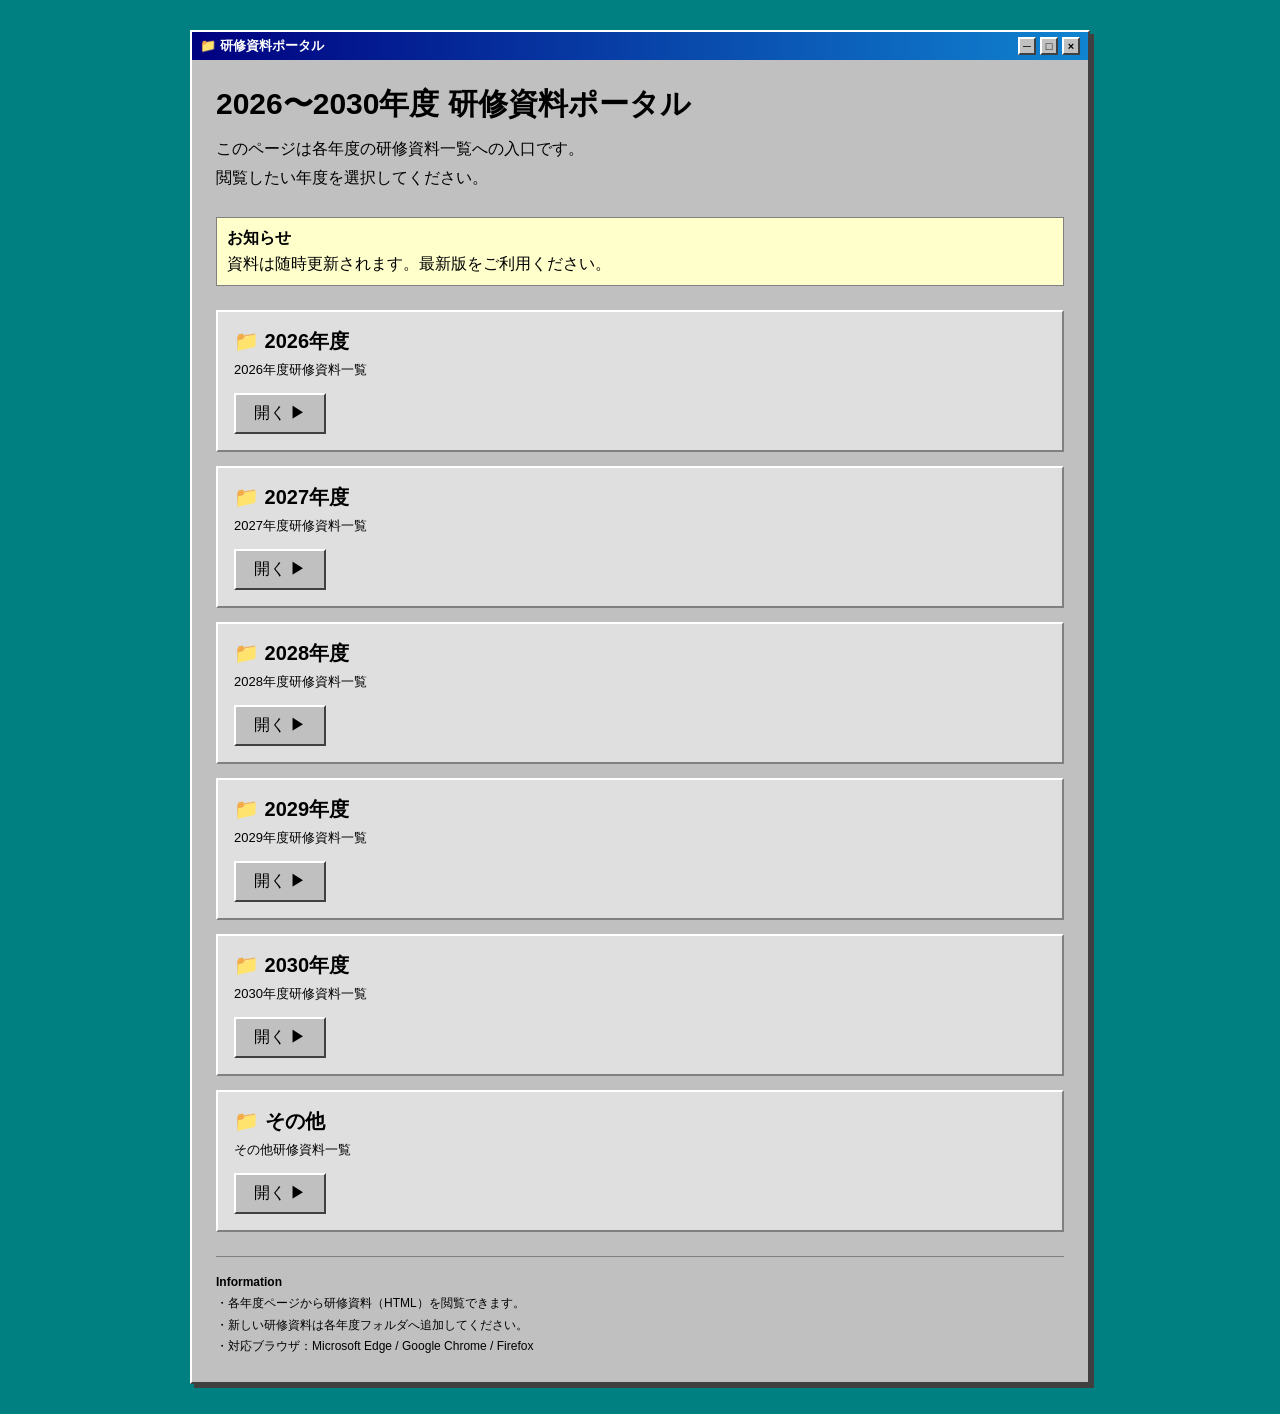
==== commit 7f48cb15: "Add 'その他' year card to index.html" ====
--- a/index.html
+++ b/index.html
@@ -67,6 +67,12 @@
                 <a href="2030/index.html" class="open-button">開く ▶</a>
             </div>
 
+            <div class="year-card">
+                <div class="year-title">📁 その他</div>
+                <div class="year-desc">その他研修資料一覧</div>
+                <a href="その他/index.html" class="open-button">開く ▶</a>
+            </div>
+
         </div>
 
         <div class="footer">
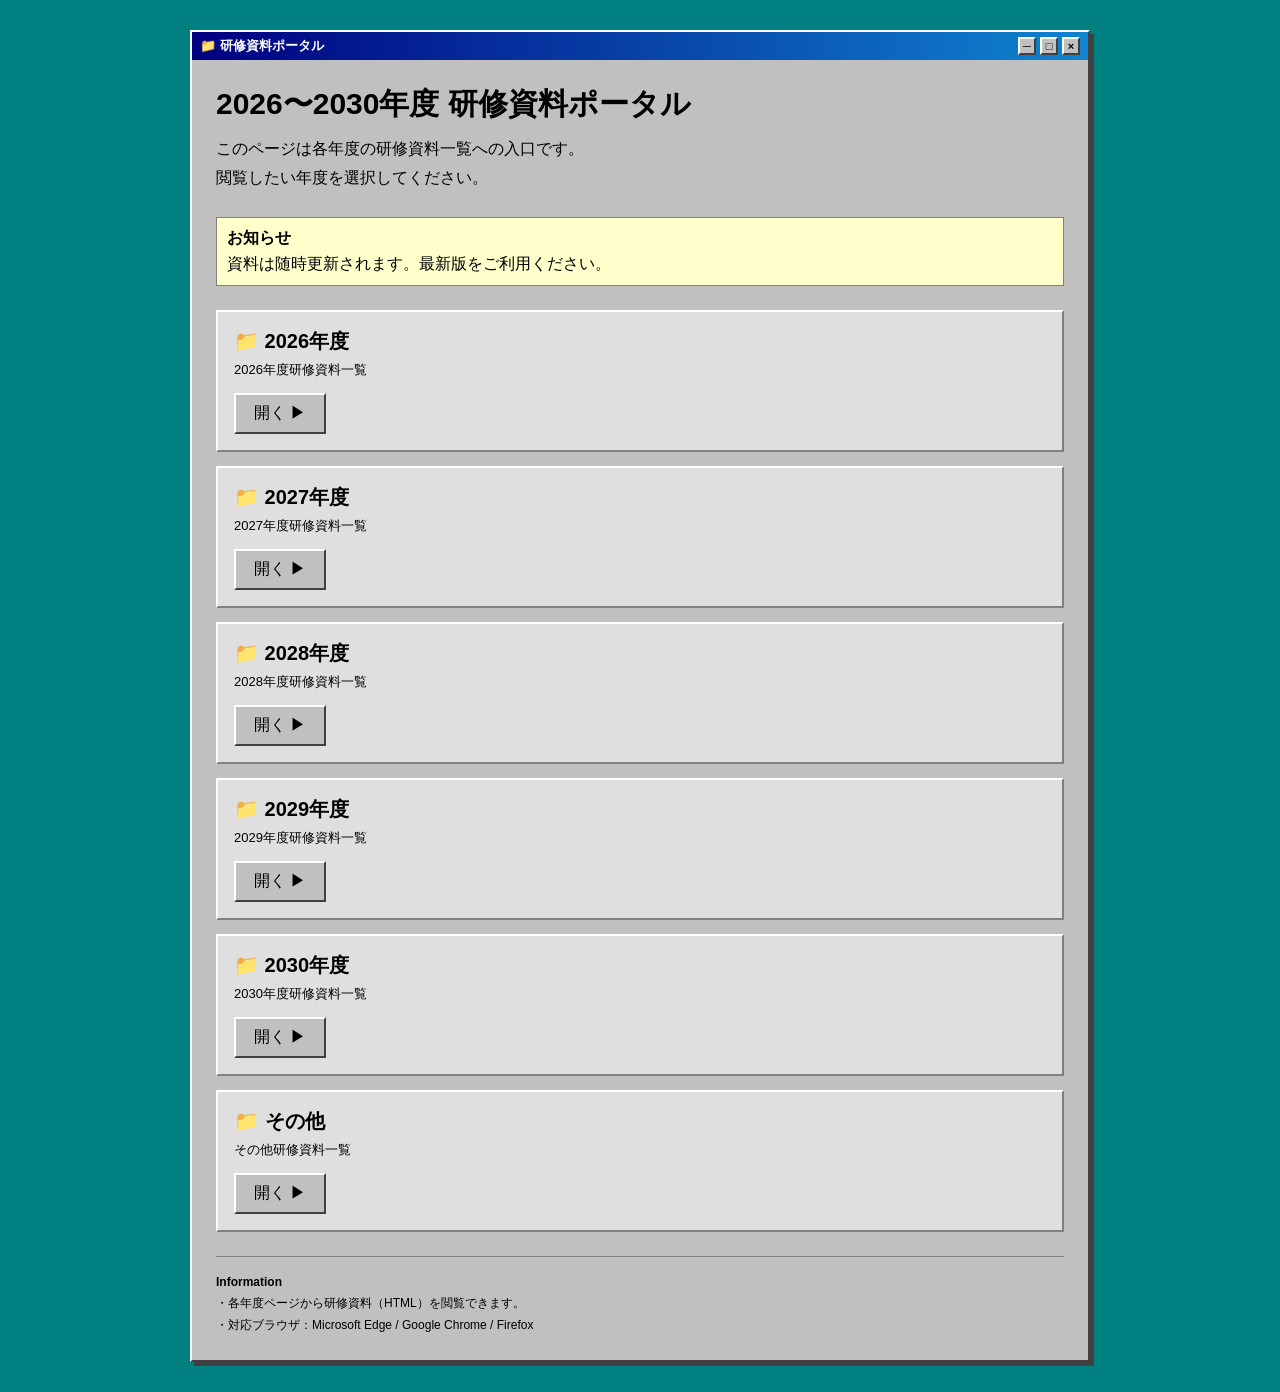
==== commit a05a491a: "Update index.html" ====
--- a/index.html
+++ b/index.html
@@ -78,7 +78,6 @@
         <div class="footer">
             <strong>Information</strong><br>
             ・各年度ページから研修資料（HTML）を閲覧できます。<br>
-            ・新しい研修資料は各年度フォルダへ追加してください。<br>
             ・対応ブラウザ：Microsoft Edge / Google Chrome / Firefox
         </div>
 
